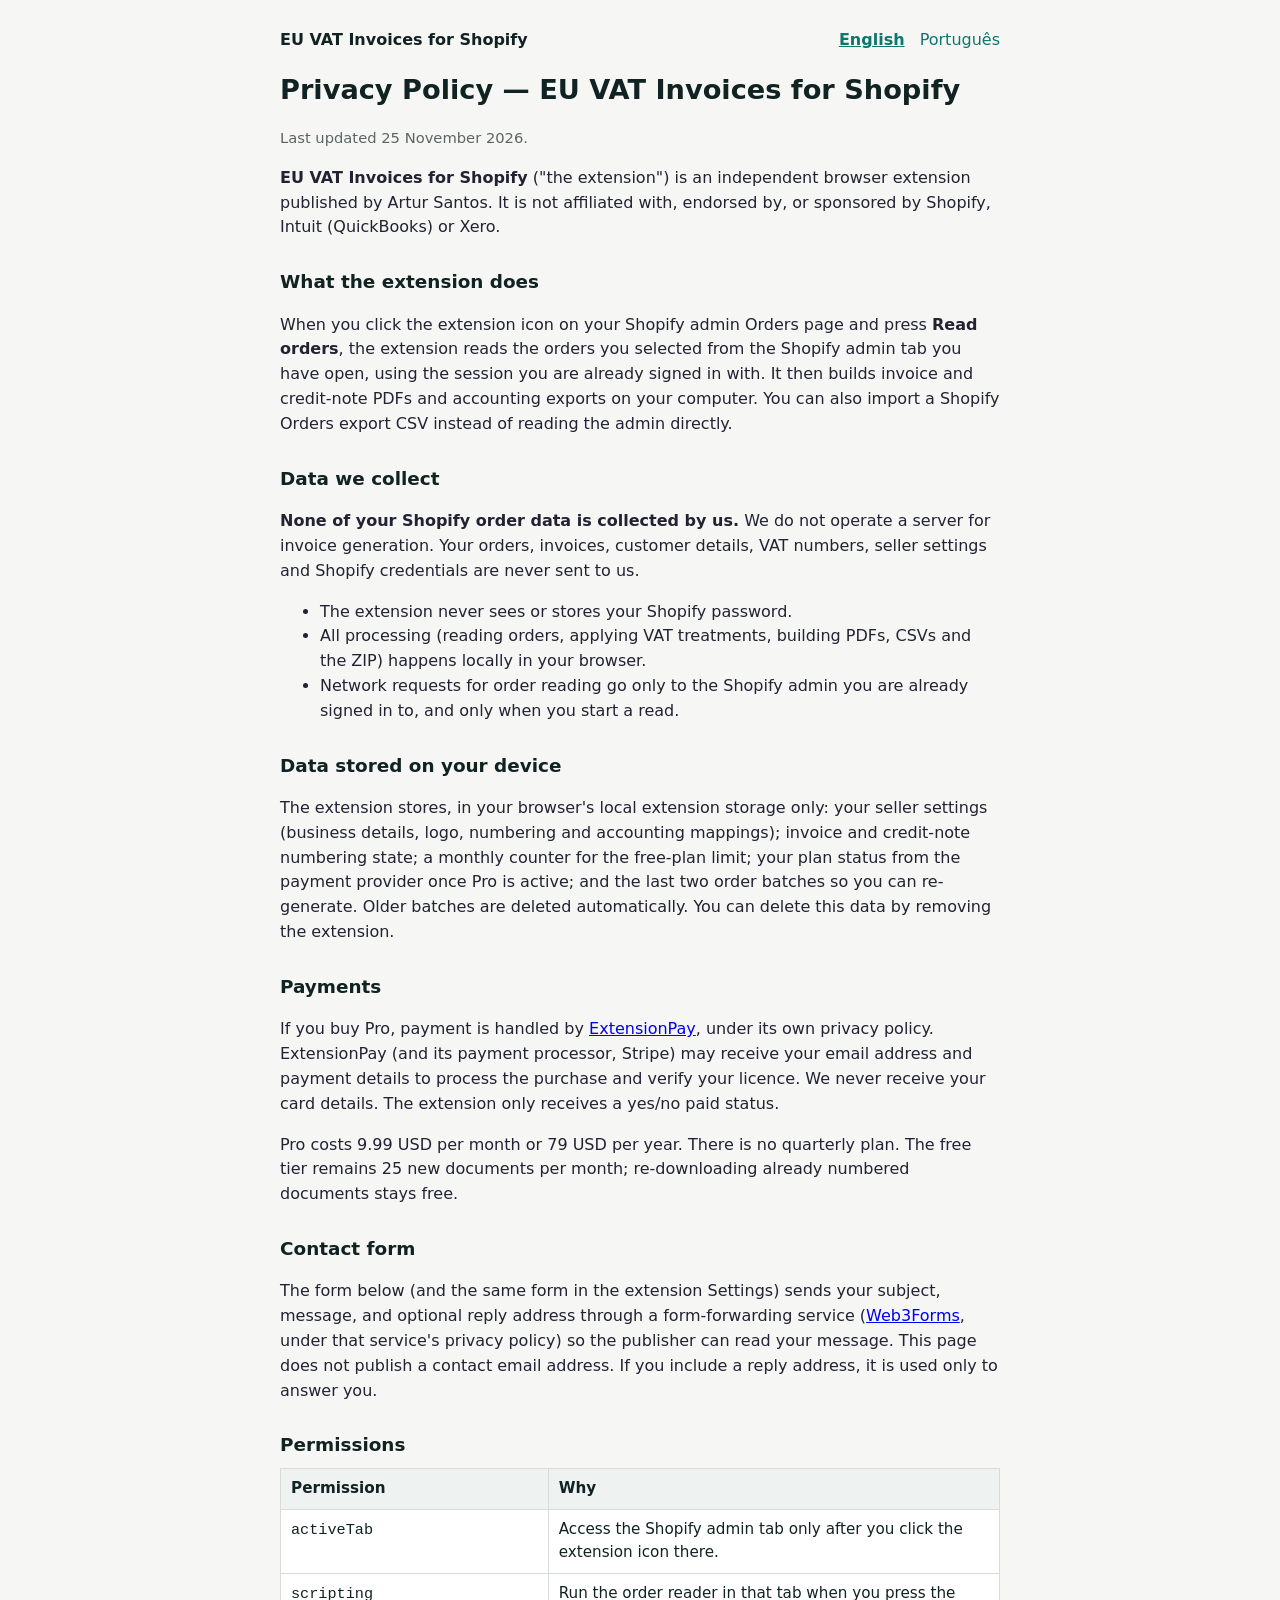
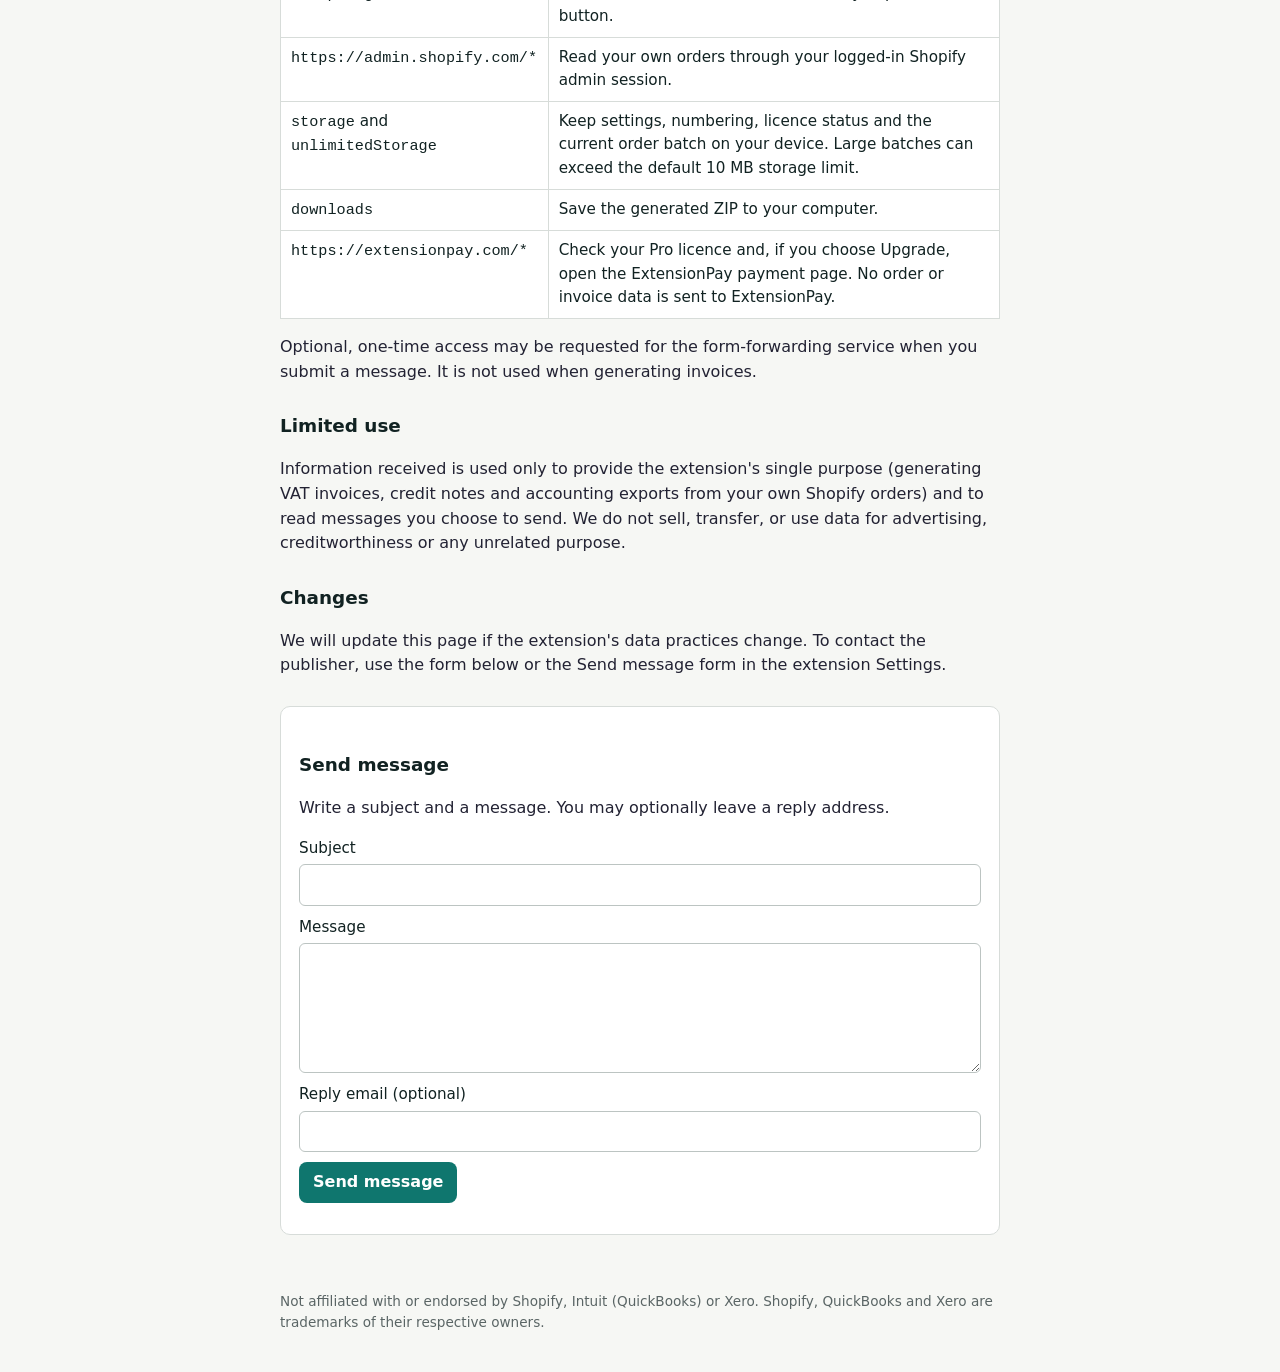
==== index.html @ 2a1d3b7c "Add privacy policy site" ====
<!doctype html>
<html lang="en">
<head>
  <meta charset="utf-8">
  <meta name="viewport" content="width=device-width, initial-scale=1">
  <title>Privacy Policy — EU VAT Invoices for Shopify</title>
  <link rel="stylesheet" href="styles.css">
</head>
<body>
  <header>
    <a class="brand" href="index.html">EU VAT Invoices for Shopify</a>
    <nav>
      <a href="index.html" aria-current="page">English</a>
      <a href="pt/index.html">Português</a>
    </nav>
  </header>
  <main>
    <h1>Privacy Policy — EU VAT Invoices for Shopify</h1>
    <p class="muted">Last updated 25 November 2026.</p>

    <p><strong>EU VAT Invoices for Shopify</strong> ("the extension") is an independent browser extension published by Artur Santos. It is not affiliated with, endorsed by, or sponsored by Shopify, Intuit (QuickBooks) or Xero.</p>

    <h2>What the extension does</h2>
    <p>When you click the extension icon on your Shopify admin Orders page and press <strong>Read orders</strong>, the extension reads the orders you selected from the Shopify admin tab you have open, using the session you are already signed in with. It then builds invoice and credit-note PDFs and accounting exports on your computer. You can also import a Shopify Orders export CSV instead of reading the admin directly.</p>

    <h2>Data we collect</h2>
    <p><strong>None of your Shopify order data is collected by us.</strong> We do not operate a server for invoice generation. Your orders, invoices, customer details, VAT numbers, seller settings and Shopify credentials are never sent to us.</p>
    <ul>
      <li>The extension never sees or stores your Shopify password.</li>
      <li>All processing (reading orders, applying VAT treatments, building PDFs, CSVs and the ZIP) happens locally in your browser.</li>
      <li>Network requests for order reading go only to the Shopify admin you are already signed in to, and only when you start a read.</li>
    </ul>

    <h2>Data stored on your device</h2>
    <p>The extension stores, in your browser's local extension storage only: your seller settings (business details, logo, numbering and accounting mappings); invoice and credit-note numbering state; a monthly counter for the free-plan limit; your plan status from the payment provider once Pro is active; and the last two order batches so you can re-generate. Older batches are deleted automatically. You can delete this data by removing the extension.</p>

    <h2>Payments</h2>
    <p>If you buy Pro, payment is handled by <a href="https://extensionpay.com">ExtensionPay</a>, under its own privacy policy. ExtensionPay (and its payment processor, Stripe) may receive your email address and payment details to process the purchase and verify your licence. We never receive your card details. The extension only receives a yes/no paid status.</p>
    <p>Pro costs 9.99 USD per month or 79 USD per year. There is no quarterly plan. The free tier remains 25 new documents per month; re-downloading already numbered documents stays free.</p>

    <h2>Contact form</h2>
    <p>The form below (and the same form in the extension Settings) sends your subject, message, and optional reply address through a form-forwarding service (<a href="https://web3forms.com">Web3Forms</a>, under that service's privacy policy) so the publisher can read your message. This page does not publish a contact email address. If you include a reply address, it is used only to answer you.</p>

    <h2>Permissions</h2>
    <table>
      <thead><tr><th>Permission</th><th>Why</th></tr></thead>
      <tbody>
        <tr><td><code>activeTab</code></td><td>Access the Shopify admin tab only after you click the extension icon there.</td></tr>
        <tr><td><code>scripting</code></td><td>Run the order reader in that tab when you press the button.</td></tr>
        <tr><td><code>https://admin.shopify.com/*</code></td><td>Read your own orders through your logged-in Shopify admin session.</td></tr>
        <tr><td><code>storage</code> and <code>unlimitedStorage</code></td><td>Keep settings, numbering, licence status and the current order batch on your device. Large batches can exceed the default 10 MB storage limit.</td></tr>
        <tr><td><code>downloads</code></td><td>Save the generated ZIP to your computer.</td></tr>
        <tr><td><code>https://extensionpay.com/*</code></td><td>Check your Pro licence and, if you choose Upgrade, open the ExtensionPay payment page. No order or invoice data is sent to ExtensionPay.</td></tr>
      </tbody>
    </table>
    <p>Optional, one-time access may be requested for the form-forwarding service when you submit a message. It is not used when generating invoices.</p>

    <h2>Limited use</h2>
    <p>Information received is used only to provide the extension's single purpose (generating VAT invoices, credit notes and accounting exports from your own Shopify orders) and to read messages you choose to send. We do not sell, transfer, or use data for advertising, creditworthiness or any unrelated purpose.</p>

    <h2>Changes</h2>
    <p>We will update this page if the extension's data practices change. To contact the publisher, use the form below or the Send message form in the extension Settings.</p>

    <section class="card" id="contact">
      <h2>Send message</h2>
      <p>Write a subject and a message. You may optionally leave a reply address.</p>
      <form id="contact-form" data-sent="Message sent" data-failed="Not sent, try again">
        <label>Subject<input id="subject" type="text" required maxlength="200"></label>
        <label>Message<textarea id="message" required maxlength="8000"></textarea></label>
        <label>Reply email (optional)<input id="reply" type="email" maxlength="200" autocomplete="email"></label>
        <div class="hp" aria-hidden="true"><input id="website" type="text" tabindex="-1" autocomplete="off"></div>
        <button type="submit" id="send">Send message</button>
        <p id="status" class="muted" role="status"></p>
      </form>
    </section>
  </main>
  <footer>Not affiliated with or endorsed by Shopify, Intuit (QuickBooks) or Xero. Shopify, QuickBooks and Xero are trademarks of their respective owners.</footer>
  <script src="site-config.js"></script>
  <script src="form.js"></script>
</body>
</html>
---- styles.css ----
:root{--ink:#122;--muted:#5a6565;--accent:#0f766e;--line:#d7dcd9;--bg:#f6f7f4}
*{box-sizing:border-box}
body{margin:0;font:16px/1.55 system-ui,-apple-system,"Segoe UI",Roboto,sans-serif;color:var(--ink);background:var(--bg)}
header,main,footer{max-width:760px;margin:0 auto;padding:0 20px}
header{padding-top:28px;padding-bottom:8px;display:flex;justify-content:space-between;gap:12px;align-items:baseline;flex-wrap:wrap}
header a.brand{font-weight:700;text-decoration:none;color:var(--ink)}
nav a{color:var(--accent);margin-inline-start:10px;text-decoration:none}
nav a[aria-current="page"]{font-weight:700;text-decoration:underline}
h1{font-size:1.7rem;margin:8px 0 16px}
h2{font-size:1.15rem;margin:28px 0 8px}
p,li{color:#223}
.muted{color:var(--muted);font-size:.92rem}
table{width:100%;border-collapse:collapse;font-size:.95rem}
th,td{border:1px solid var(--line);padding:8px 10px;text-align:start;vertical-align:top;background:#fff}
th{background:#eef3f1}
section.card{background:#fff;border:1px solid var(--line);border-radius:10px;padding:16px 18px;margin:28px 0}
label{display:flex;flex-direction:column;gap:4px;margin:10px 0;font-size:.95rem}
input,textarea{font:inherit;padding:8px 10px;border:1px solid #bcc4c2;border-radius:6px}
textarea{min-height:130px;resize:vertical}
button{font:inherit;font-weight:600;background:var(--accent);color:#fff;border:0;border-radius:8px;padding:8px 14px;cursor:pointer}
button:disabled{opacity:.6}
.hp{position:absolute;left:-9999px;height:0;overflow:hidden}
#status[data-ok="1"]{color:var(--accent)}
#status[data-ok="0"]{color:#b42318}
footer{padding:28px 20px 40px;color:var(--muted);font-size:.85rem}
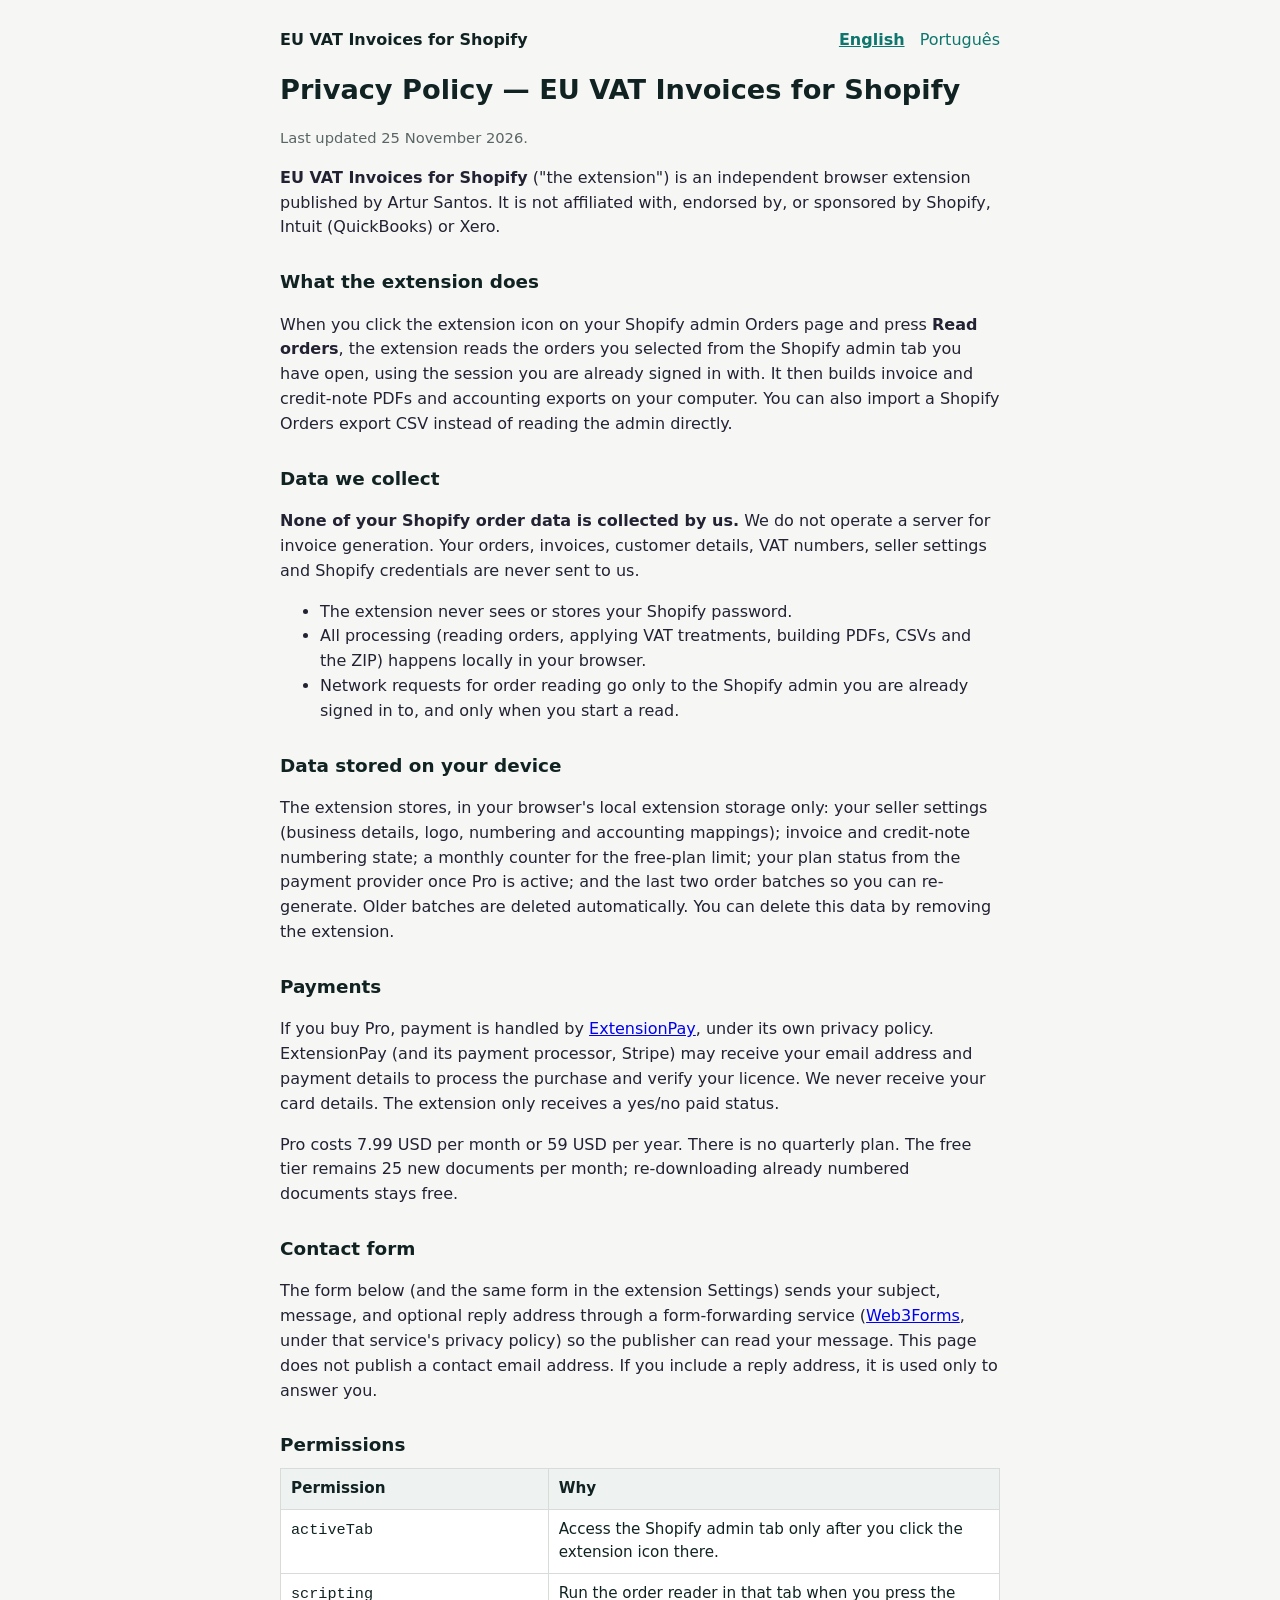
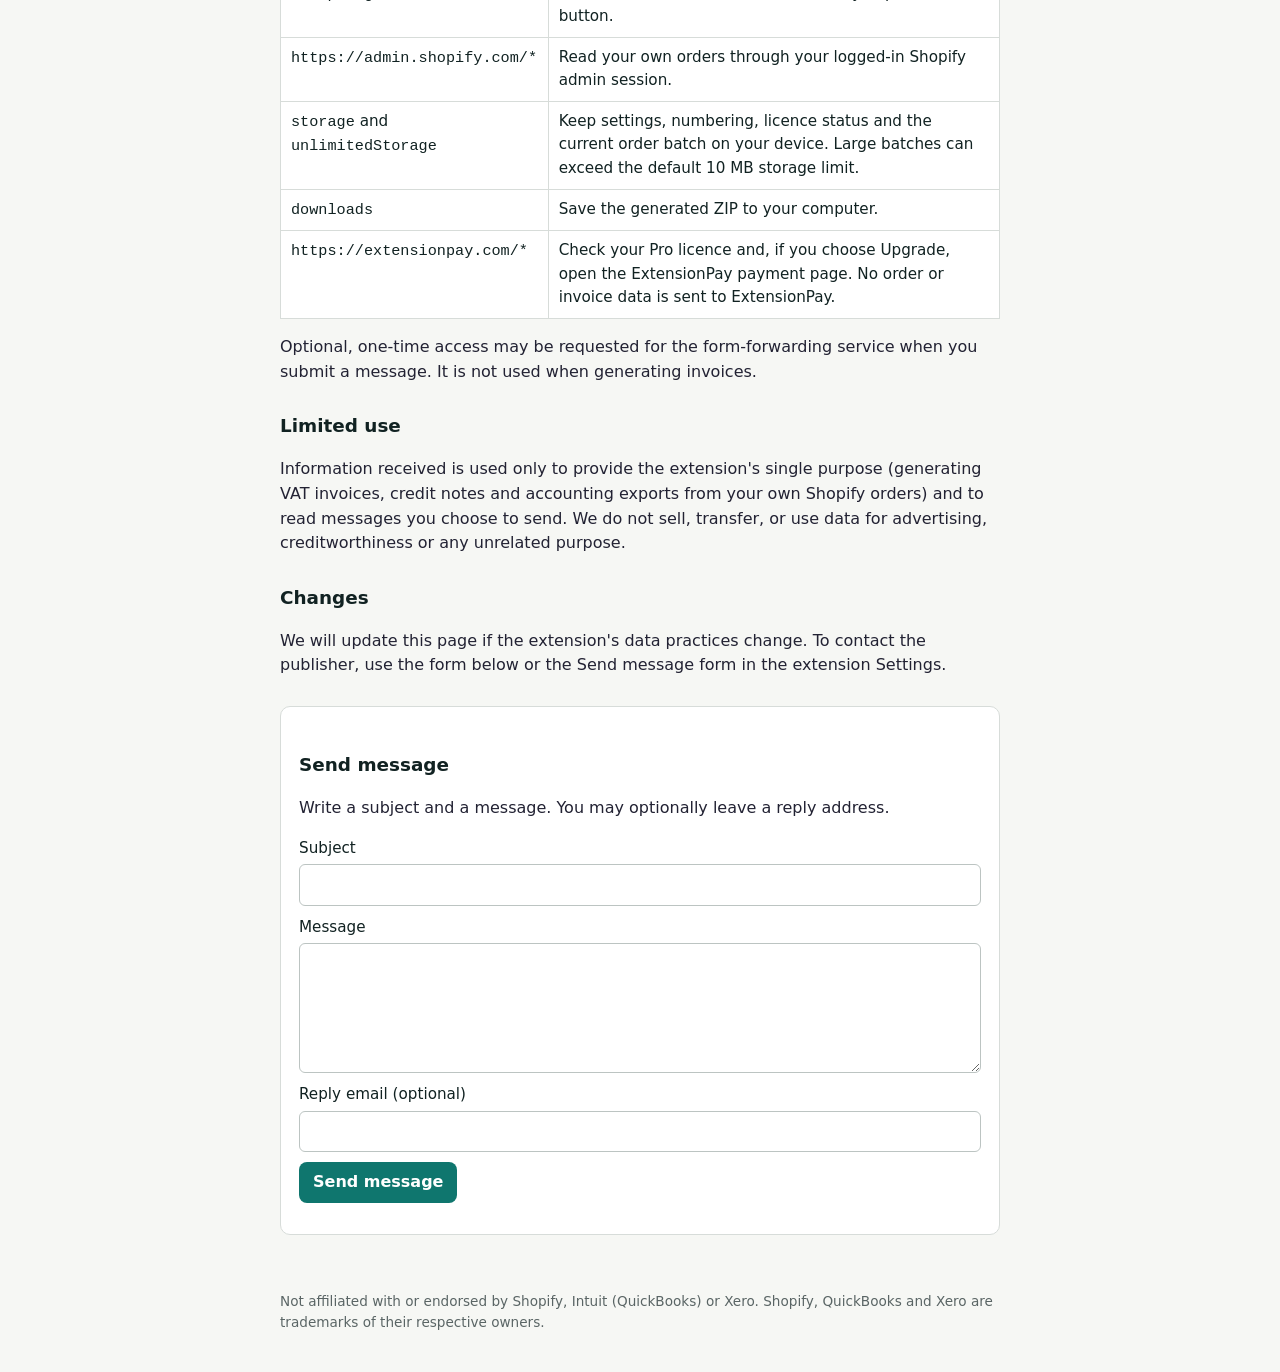
==== commit 311db40d: "Update Pro prices" ====
--- a/index.html
+++ b/index.html
@@ -36,7 +36,7 @@
 
     <h2>Payments</h2>
     <p>If you buy Pro, payment is handled by <a href="https://extensionpay.com">ExtensionPay</a>, under its own privacy policy. ExtensionPay (and its payment processor, Stripe) may receive your email address and payment details to process the purchase and verify your licence. We never receive your card details. The extension only receives a yes/no paid status.</p>
-    <p>Pro costs 9.99 USD per month or 79 USD per year. There is no quarterly plan. The free tier remains 25 new documents per month; re-downloading already numbered documents stays free.</p>
+    <p>Pro costs 7.99 USD per month or 59 USD per year. There is no quarterly plan. The free tier remains 25 new documents per month; re-downloading already numbered documents stays free.</p>
 
     <h2>Contact form</h2>
     <p>The form below (and the same form in the extension Settings) sends your subject, message, and optional reply address through a form-forwarding service (<a href="https://web3forms.com">Web3Forms</a>, under that service's privacy policy) so the publisher can read your message. This page does not publish a contact email address. If you include a reply address, it is used only to answer you.</p>
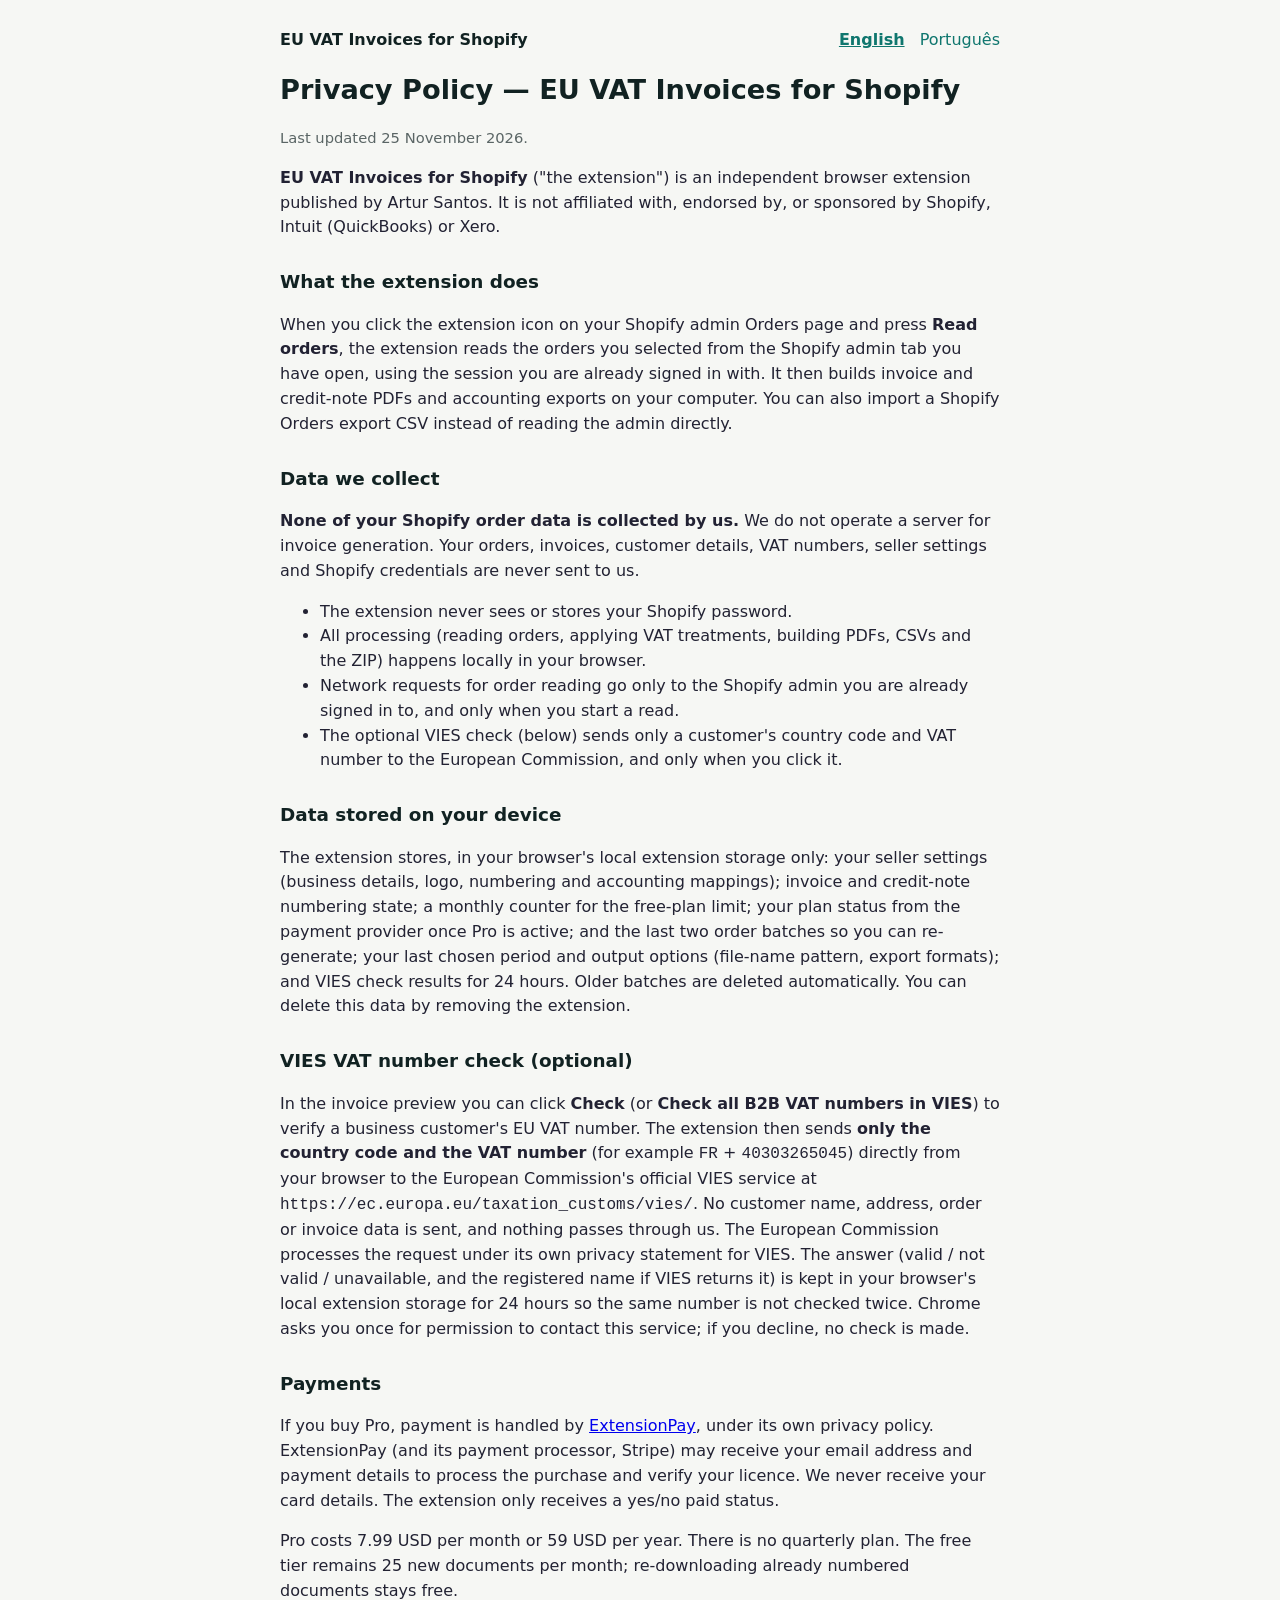
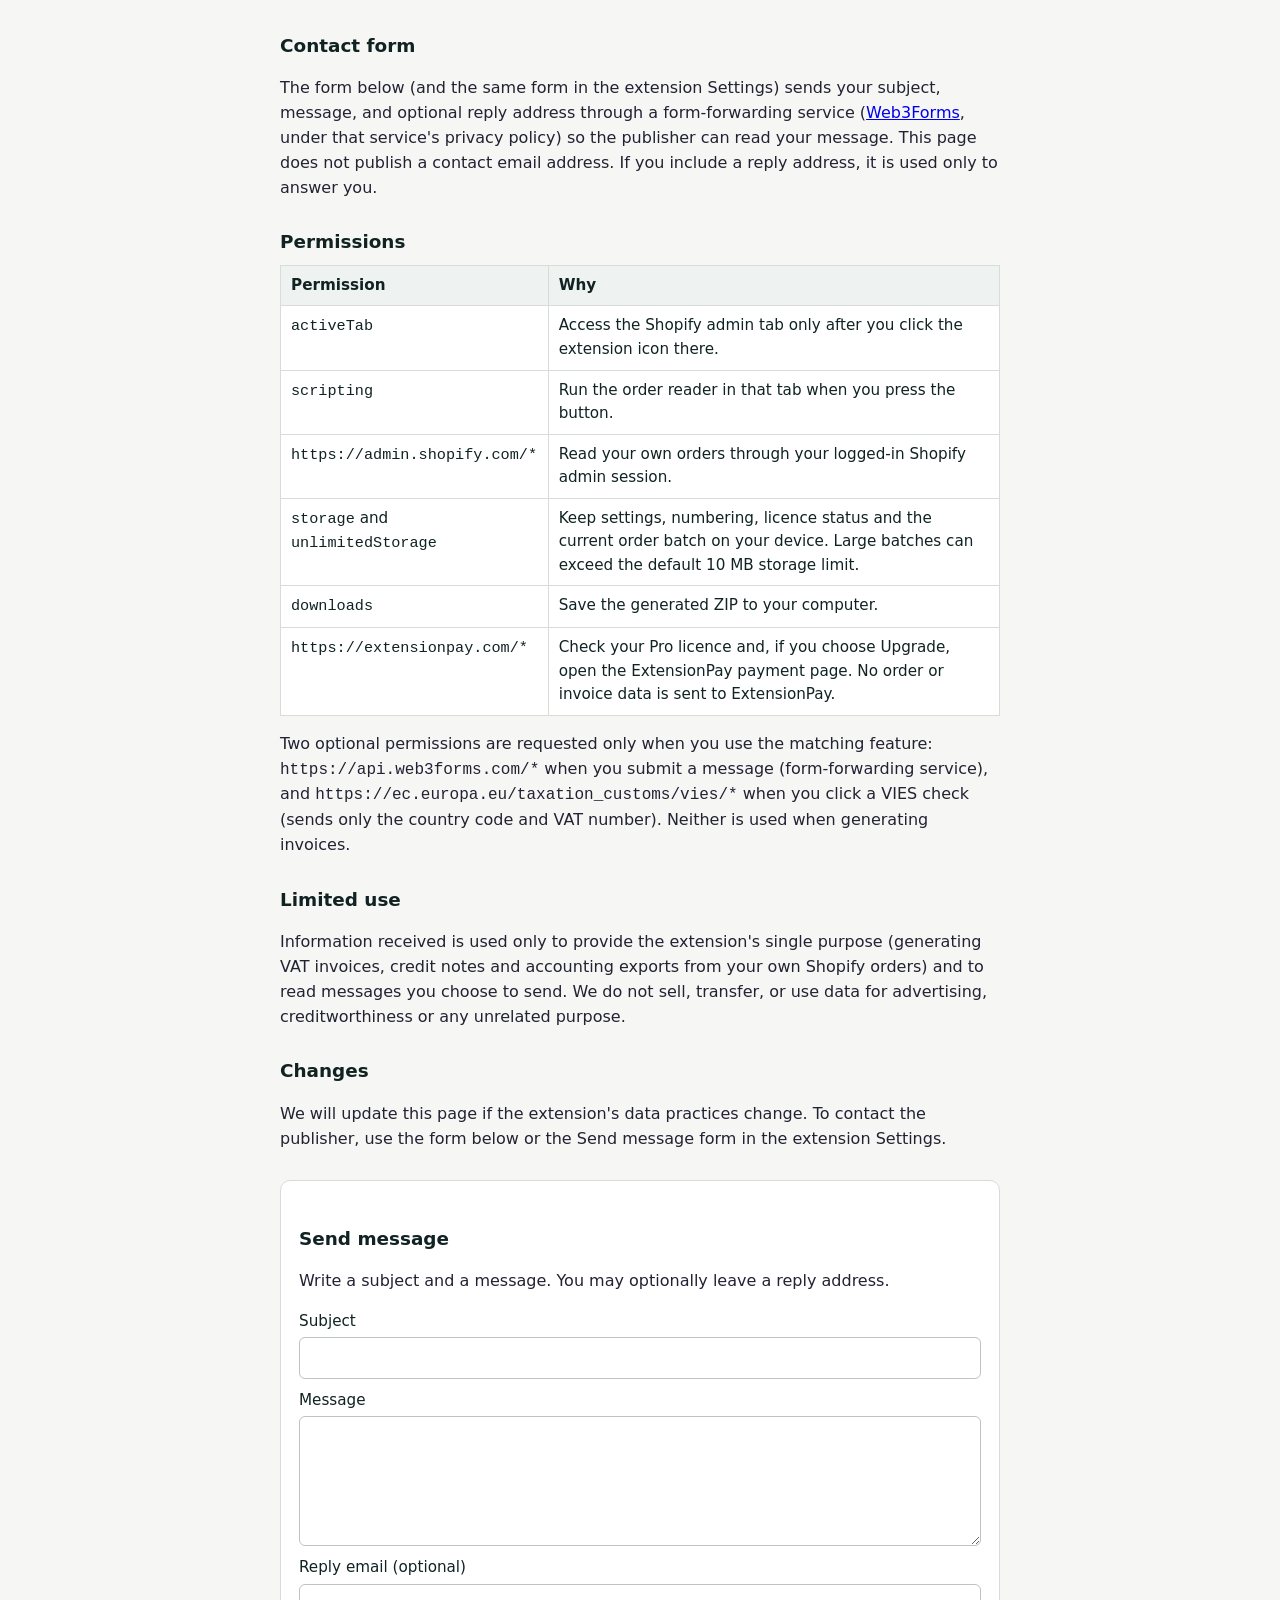
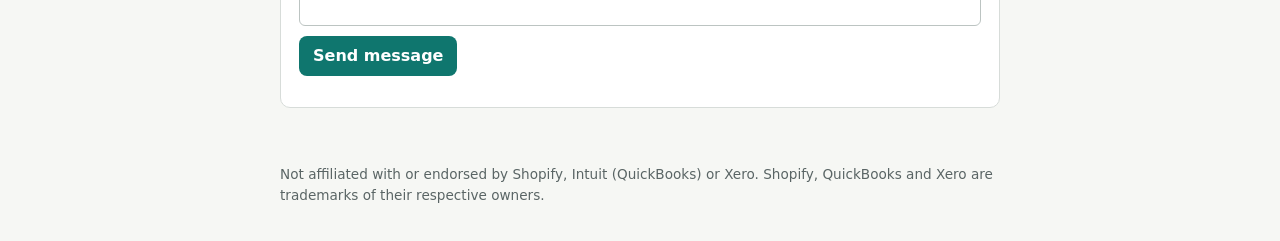
==== commit cd0c8996: "Add VIES section" ====
--- a/index.html
+++ b/index.html
@@ -29,10 +29,14 @@
       <li>The extension never sees or stores your Shopify password.</li>
       <li>All processing (reading orders, applying VAT treatments, building PDFs, CSVs and the ZIP) happens locally in your browser.</li>
       <li>Network requests for order reading go only to the Shopify admin you are already signed in to, and only when you start a read.</li>
+      <li>The optional VIES check (below) sends only a customer's country code and VAT number to the European Commission, and only when you click it.</li>
     </ul>
 
     <h2>Data stored on your device</h2>
-    <p>The extension stores, in your browser's local extension storage only: your seller settings (business details, logo, numbering and accounting mappings); invoice and credit-note numbering state; a monthly counter for the free-plan limit; your plan status from the payment provider once Pro is active; and the last two order batches so you can re-generate. Older batches are deleted automatically. You can delete this data by removing the extension.</p>
+    <p>The extension stores, in your browser's local extension storage only: your seller settings (business details, logo, numbering and accounting mappings); invoice and credit-note numbering state; a monthly counter for the free-plan limit; your plan status from the payment provider once Pro is active; and the last two order batches so you can re-generate; your last chosen period and output options (file-name pattern, export formats); and VIES check results for 24 hours. Older batches are deleted automatically. You can delete this data by removing the extension.</p>
+
+    <h2>VIES VAT number check (optional)</h2>
+    <p>In the invoice preview you can click <strong>Check</strong> (or <strong>Check all B2B VAT numbers in VIES</strong>) to verify a business customer's EU VAT number. The extension then sends <strong>only the country code and the VAT number</strong> (for example <code>FR</code> + <code>40303265045</code>) directly from your browser to the European Commission's official VIES service at <code>https://ec.europa.eu/taxation_customs/vies/</code>. No customer name, address, order or invoice data is sent, and nothing passes through us. The European Commission processes the request under its own privacy statement for VIES. The answer (valid / not valid / unavailable, and the registered name if VIES returns it) is kept in your browser's local extension storage for 24 hours so the same number is not checked twice. Chrome asks you once for permission to contact this service; if you decline, no check is made.</p>
 
     <h2>Payments</h2>
     <p>If you buy Pro, payment is handled by <a href="https://extensionpay.com">ExtensionPay</a>, under its own privacy policy. ExtensionPay (and its payment processor, Stripe) may receive your email address and payment details to process the purchase and verify your licence. We never receive your card details. The extension only receives a yes/no paid status.</p>
@@ -53,7 +57,7 @@
         <tr><td><code>https://extensionpay.com/*</code></td><td>Check your Pro licence and, if you choose Upgrade, open the ExtensionPay payment page. No order or invoice data is sent to ExtensionPay.</td></tr>
       </tbody>
     </table>
-    <p>Optional, one-time access may be requested for the form-forwarding service when you submit a message. It is not used when generating invoices.</p>
+    <p>Two optional permissions are requested only when you use the matching feature: <code>https://api.web3forms.com/*</code> when you submit a message (form-forwarding service), and <code>https://ec.europa.eu/taxation_customs/vies/*</code> when you click a VIES check (sends only the country code and VAT number). Neither is used when generating invoices.</p>
 
     <h2>Limited use</h2>
     <p>Information received is used only to provide the extension's single purpose (generating VAT invoices, credit notes and accounting exports from your own Shopify orders) and to read messages you choose to send. We do not sell, transfer, or use data for advertising, creditworthiness or any unrelated purpose.</p>
